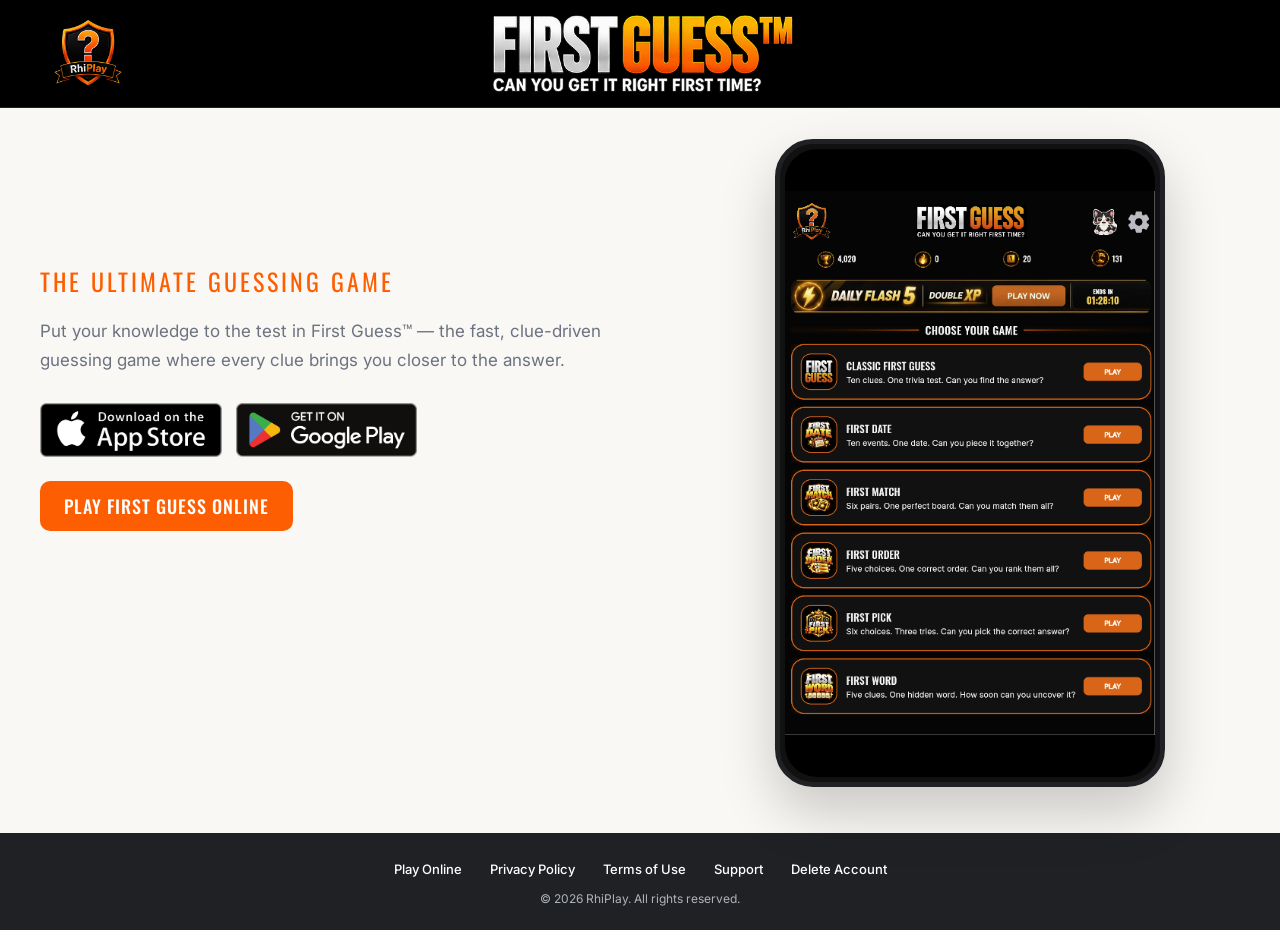
==== index.html @ b269b4c0 "Display First Guess TM logo in website header" ====
<!doctype html>
<html lang="en">
<head>
  <meta charset="utf-8">
  <meta name="viewport" content="width=device-width,initial-scale=1">
  <meta
    name="description"
    content="First Guess by RhiPlay — a fast, clue-driven guessing game."
  >
  <title>First Guess | RhiPlay</title>
  <link rel="stylesheet" href="styles.css">
</head>

<body>

  <header class="site-header">
    <a
      class="rhiplay-logo-link"
      href="https://rhiplaygames.com/"
      aria-label="RhiPlay Games website"
    >
      <img
        class="rhiplay-logo"
        src="RhiPlayLogo_GitHub.png"
        alt="RhiPlay"
      >
    </a>

    <img
      class="header-first-guess"
      src="firstguesstmlogo.png"
      alt="First Guess™ — Can you get it right first time?"
    >
  </header>

  <main id="top">

    <section class="hero">

      <div class="hero-copy">

        <p class="eyebrow">
          THE ULTIMATE GUESSING GAME
        </p>

        <p class="intro">
          Put your knowledge to the test in First Guess™ — the fast,
          clue-driven guessing game where every clue brings you closer
          to the answer.
        </p>

        <div class="store-buttons">
          <img
            src="apple.webp"
            alt="Download on the App Store"
          >

          <img
            src="google.webp"
            alt="Get it on Google Play"
          >
        </div>

        <a
          class="web-play-button"
          href="https://play.rhiplaygames.com/"
          target="_blank"
          rel="noopener noreferrer"
        >
          PLAY FIRST GUESS ONLINE
        </a>

      </div>

      <div class="phone-wrap">

        <div class="phone-shell">

          <div class="phone-notch"></div>

          <div class="phone-screen">

            <img
              class="phone-screenshot"
              src="phonescreen.png"
              alt="First Guess app home screen"
            >

          </div>

        </div>

      </div>

    </section>

  </main>

  <footer class="site-footer">

    <div class="footer-links">
      <a href="https://play.rhiplaygames.com/">Play Online</a>
      <a href="privacy.html">Privacy Policy</a>
      <a href="terms.html">Terms of Use</a>
      <a href="support.html">Support</a>
      <a href="delete-account.html">Delete Account</a>
    </div>

    <p>© 2026 RhiPlay. All rights reserved.</p>

  </footer>

</body>
</html>
---- styles.css ----
@import url('https://fonts.googleapis.com/css2?family=Inter:wght@400;500&family=Oswald:wght@500&display=swap');

:root{
  --orange:#FE5E02;
  --charcoal:#202124;
  --offwhite:#FAF8F4;
  --grey:#6B7280;
}

*{
  box-sizing:border-box;
}

body{
  margin:0;
  background:var(--offwhite);
  color:var(--charcoal);
  font-family:Inter,Arial,sans-serif;
}

.site-header{
  height:108px;
  padding:0 max(4vw,calc((100% - 1200px)/2));
  display:flex;
  align-items:center;
  justify-content:center;
  position:relative;
  background:#000;
  border-bottom:1px solid #202124;
}

.rhiplay-logo-link{
  position:absolute;
  left:max(4vw,calc((100% - 1200px)/2));
  display:flex;
  align-items:center;
  height:100%;
  text-decoration:none;
}

.rhiplay-logo{
  display:block;
  width:74px;
  height:74px;
  object-fit:contain;
}

.header-first-guess{
  display:block;
  width:310px;
  max-width:52vw;
  height:auto;
  object-fit:contain;
}

.hero{
  min-height:650px;
  max-width:1200px;
  margin:auto;
  padding:30px 0 45px;
  display:grid;
  grid-template-columns:1.05fr .95fr;
  gap:65px;
  align-items:start;
}

.hero-copy{
  padding-top:125px;
}

.eyebrow{
  font-family:Oswald,sans-serif;
  font-size:24px;
  letter-spacing:3px;
  color:var(--orange);
  margin:0 0 18px;
}

.first-guess-header{
  display:block;
  width:330px;
  max-width:90%;
  margin-bottom:18px;
}

.hero h1{
  font-family:Oswald,sans-serif;
  text-transform:uppercase;
  font-size:38px;
  line-height:1.05;
  font-weight:500;
  margin:0 0 25px;
  letter-spacing:.4px;
}

.hero h1 em{
  font-style:normal;
  color:var(--orange);
}

.intro{
  max-width:590px;
  font-size:17px;
  line-height:1.7;
  color:var(--grey);
  margin:0;
}

.store-buttons{
  display:flex;
  gap:14px;
  flex-wrap:wrap;
  margin-top:28px;
  align-items:center;
}

.store-buttons img{
  display:block;
  height:54px;
  width:auto;
  max-width:190px;
  object-fit:contain;
}

.web-play-button{
  display:inline-flex;
  align-items:center;
  justify-content:center;
  margin-top:24px;
  min-height:50px;
  padding:0 24px;
  border-radius:10px;
  background:var(--orange);
  color:#fff;
  text-decoration:none;
  font-family:Oswald,sans-serif;
  font-size:18px;
  font-weight:500;
  letter-spacing:1px;
  transition:transform .15s ease,opacity .15s ease;
}

.web-play-button:hover{
  transform:translateY(-1px);
  opacity:.92;
}

.phone-wrap{
  display:flex;
  align-items:center;
  justify-content:center;
  min-height:650px;
  background:none!important;
}

.phone-shell{
  width:390px;
  height:648px;
  background:#111;
  border:5px solid #202124;
  border-radius:38px;
  box-shadow:0 25px 55px rgba(0,0,0,.2);
  overflow:hidden;
  position:relative;
  transform:none;
  padding:5px;
}

.phone-notch{
  display:none;
}

.phone-screen{
  width:100%;
  height:100%;
  border-radius:32px;
  overflow:hidden;
  background:#000;
  display:flex;
  align-items:center;
  justify-content:center;
}

.phone-screenshot{
  display:block;
  width:100%;
  height:100%;
  object-fit:contain;
  object-position:center;
  background:#000;
}

.legal-page{
  max-width:850px;
  margin:0 auto;
  padding:70px 28px 100px;
}

.legal-page h1{
  font-family:Oswald,sans-serif;
  text-transform:uppercase;
  font-size:54px;
  line-height:1.05;
  margin:0 0 12px;
}

.legal-page h2{
  font-family:Oswald,sans-serif;
  font-size:25px;
  font-weight:500;
  margin:38px 0 10px;
}

.legal-page p{
  font-size:16px;
  line-height:1.75;
  color:#4f5662;
}

.legal-page ol{
  font-size:16px;
  line-height:1.75;
  color:#4f5662;
  padding-left:28px;
}

.legal-page ol li{
  margin-bottom:8px;
}

.legal-page .updated,
.legal-page .note{
  color:var(--grey);
}

.legal-page a{
  color:var(--orange);
  font-weight:500;
}

.legal-page strong{
  color:var(--charcoal);
}

.site-footer{
  background:var(--charcoal);
  color:#fff;
  text-align:center;
  padding:28px 20px 24px;
}

.footer-links{
  display:flex;
  justify-content:center;
  gap:28px;
  flex-wrap:wrap;
}

.footer-links a{
  color:#fff;
  text-decoration:none;
  font-size:13px;
  font-weight:500;
}

.footer-links a:hover{
  color:var(--orange);
}

.site-footer p{
  margin:14px 0 0;
  color:#aeb3bb;
  font-size:12px;
}

@media(max-width:900px){

  .hero{
    padding:35px 25px 30px;
    grid-template-columns:1fr;
    text-align:center;
    gap:28px;
    align-items:center;
  }

  .hero-copy{
    padding-top:0;
  }

  .eyebrow{
    font-size:22px;
  }

  .intro{
    margin:auto;
  }

  .store-buttons{
    justify-content:center;
  }

  .web-play-button{
    margin-left:auto;
    margin-right:auto;
  }

  .phone-wrap{
    min-height:0;
    margin-top:0;
  }

  .hero h1{
    font-size:34px;
  }
}

@media(max-width:520px){

  .site-header{
    height:86px;
    padding:0 20px;
  }

  .rhiplay-logo-link{
    left:20px;
  }

  .rhiplay-logo{
    width:58px;
    height:58px;
  }

  .header-first-guess{
    width:220px;
    max-width:58vw;
  }

  .hero{
    padding:28px 20px 20px;
    gap:18px;
  }

  .hero-copy{
    padding-top:0;
  }

  .eyebrow{
    font-size:20px;
    margin-bottom:16px;
  }

  .hero h1{
    font-size:30px;
  }

  .store-buttons{
    gap:10px;
    margin-top:22px;
  }

  .store-buttons img{
    height:46px;
    max-width:155px;
  }

  .web-play-button{
    width:100%;
    max-width:310px;
  }

  .phone-wrap{
    min-height:0;
    margin-top:16px;
  }

  .phone-shell{
    width:330px;
    height:548px;
    transform:none;
  }

  .legal-page{
    padding:45px 20px 70px;
  }

  .legal-page h1{
    font-size:42px;
  }

  .footer-links{
    gap:12px 20px;
  }
}
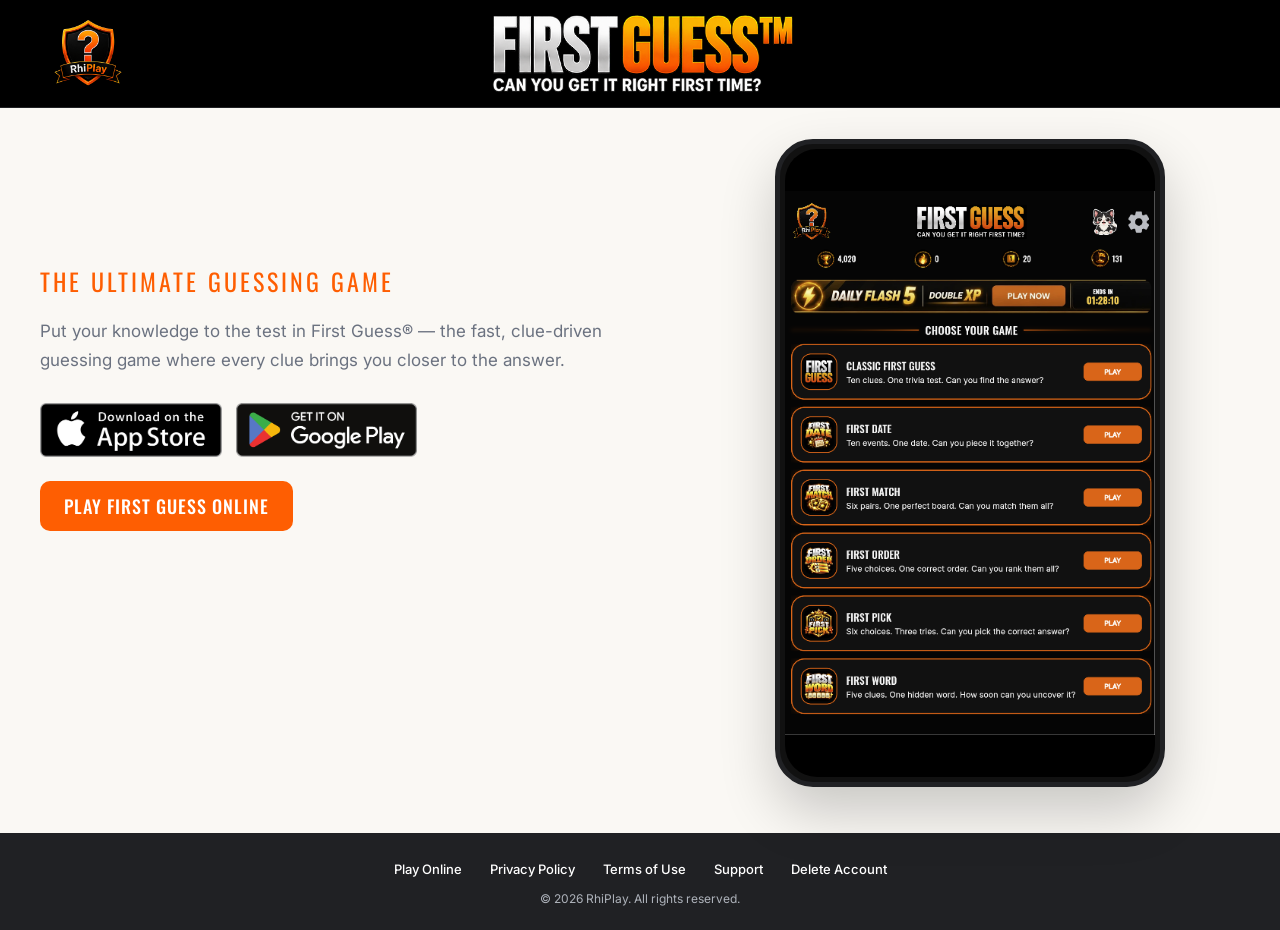
==== commit b80e49d9: "Update First Guess registered trademark and website CTA styling" ====
--- a/index.html
+++ b/index.html
@@ -5,9 +5,9 @@
   <meta name="viewport" content="width=device-width,initial-scale=1">
   <meta
     name="description"
-    content="First Guess by RhiPlay — a fast, clue-driven guessing game."
+    content="First Guess® by RhiPlay — a fast, clue-driven guessing game."
   >
-  <title>First Guess | RhiPlay</title>
+  <title>First Guess® | RhiPlay</title>
   <link rel="stylesheet" href="styles.css">
 </head>
 
@@ -29,7 +29,7 @@
     <img
       class="header-first-guess"
       src="firstguesstmlogo.png"
-      alt="First Guess™ — Can you get it right first time?"
+      alt="First Guess® — Can you get it right first time?"
     >
   </header>
 
@@ -44,7 +44,7 @@
         </p>
 
         <p class="intro">
-          Put your knowledge to the test in First Guess™ — the fast,
+          Put your knowledge to the test in First Guess® — the fast,
           clue-driven guessing game where every clue brings you closer
           to the answer.
         </p>
@@ -83,7 +83,7 @@
             <img
               class="phone-screenshot"
               src="phonescreen.png"
-              alt="First Guess app home screen"
+              alt="First Guess® app home screen"
             >
 
           </div>
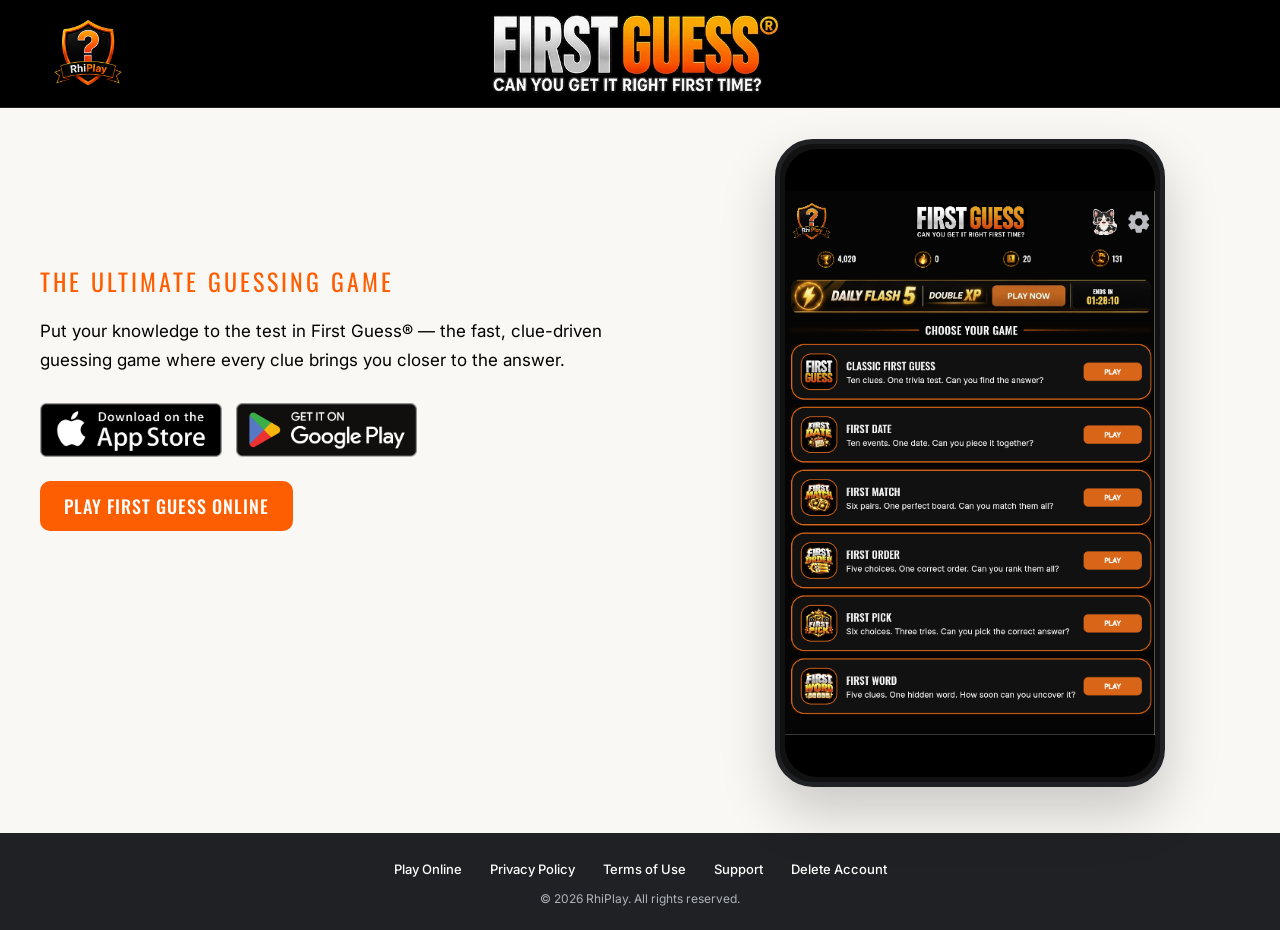
==== commit 4da6d6c4: "Use registered First Guess logo on RhiPlay website" ====
--- a/index.html
+++ b/index.html
@@ -28,7 +28,7 @@
 
     <img
       class="header-first-guess"
-      src="firstguesstmlogo.png"
+      src="firstguessRlogo.webp"
       alt="First Guess® — Can you get it right first time?"
     >
   </header>
--- a/styles.css
+++ b/styles.css
@@ -102,7 +102,7 @@
   max-width:590px;
   font-size:17px;
   line-height:1.7;
-  color:var(--grey);
+  color:#000;
   margin:0;
 }
 
@@ -141,8 +141,7 @@
 }
 
 .web-play-button:hover{
-  transform:translateY(-1px);
-  opacity:.92;
+  /* No hover movement or visual rollover effect. */
 }
 
 .phone-wrap{
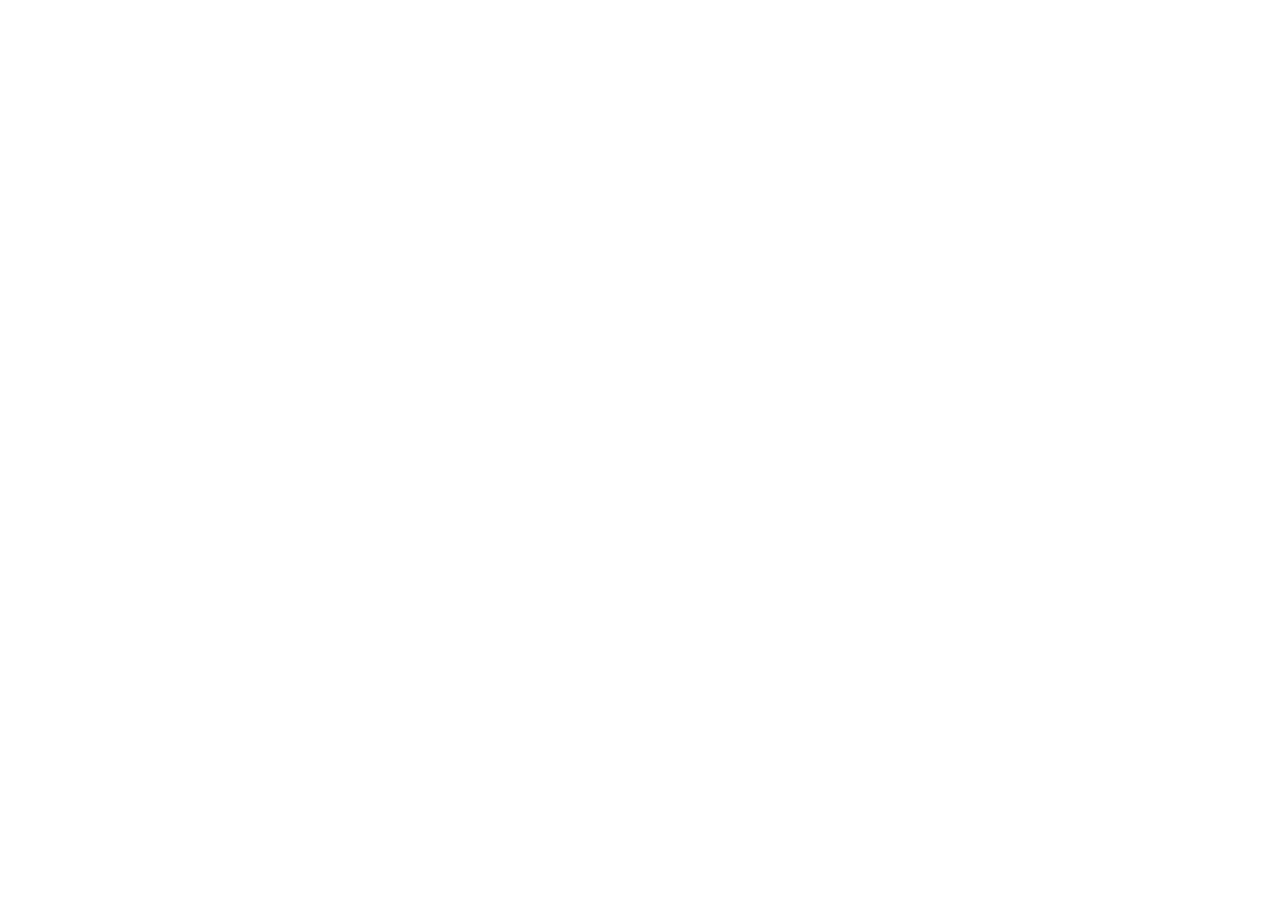
==== commit 171ddf79: "Add First Guess guides and improve AdSense content" ====
--- a/index.html
+++ b/index.html
@@ -1,114 +1,47 @@
-<!doctype html>
-<html lang="en">
+<!DOCTYPE html>
+<html>
 <head>
-  <meta charset="utf-8">
-  <meta name="viewport" content="width=device-width,initial-scale=1">
-  <meta
-    name="description"
-    content="First Guess® by RhiPlay — a fast, clue-driven guessing game."
-  >
-  <title>First Guess® | RhiPlay</title>
-  <link rel="stylesheet" href="styles.css">
+  <!--
+    If you are serving your web app in a path other than the root, change the
+    href value below to reflect the base path you are serving from.
+
+    The path provided below has to start and end with a slash "/" in order for
+    it to work correctly.
+
+    For more details:
+    * https://developer.mozilla.org/en-US/docs/Web/HTML/Element/base
+
+    This is a placeholder for base href that will be replaced by the value of
+    the `--base-href` argument provided to `flutter build`.
+  -->
+  <base href="/first-guess/">
+
+  <meta charset="UTF-8">
+  <meta content="IE=Edge" http-equiv="X-UA-Compatible">
+  <meta name="description" content="A new Flutter project.">
+
+  <!-- iOS meta tags & icons -->
+  <meta name="mobile-web-app-capable" content="yes">
+  <meta name="apple-mobile-web-app-status-bar-style" content="black">
+  <meta name="apple-mobile-web-app-title" content="first_guess">
+  <link rel="apple-touch-icon" href="icons/Icon-192.png">
+
+  <!-- Favicon -->
+  <link rel="icon" type="image/png" href="favicon.png"/>
+
+  <title>first_guess</title>
+  <link rel="manifest" href="manifest.json">
+  <link rel="stylesheet" href="adsense-content.css">
 </head>
+<body>
+  <!--
+    You can customize the "flutter_bootstrap.js" script.
+    This is useful to provide a custom configuration to the Flutter loader
+    or to give the user feedback during the initialization process.
 
-<body>
-
-  <header class="site-header">
-    <a
-      class="rhiplay-logo-link"
-      href="https://rhiplaygames.com/"
-      aria-label="RhiPlay Games website"
-    >
-      <img
-        class="rhiplay-logo"
-        src="RhiPlayLogo_GitHub.png"
-        alt="RhiPlay"
-      >
-    </a>
-
-    <img
-      class="header-first-guess"
-      src="firstguessRlogo.webp"
-      alt="First Guess® — Can you get it right first time?"
-    >
-  </header>
-
-  <main id="top">
-
-    <section class="hero">
-
-      <div class="hero-copy">
-
-        <p class="eyebrow">
-          THE ULTIMATE GUESSING GAME
-        </p>
-
-        <p class="intro">
-          Put your knowledge to the test in First Guess® — the fast,
-          clue-driven guessing game where every clue brings you closer
-          to the answer.
-        </p>
-
-        <div class="store-buttons">
-          <img
-            src="apple.webp"
-            alt="Download on the App Store"
-          >
-
-          <img
-            src="google.webp"
-            alt="Get it on Google Play"
-          >
-        </div>
-
-        <a
-          class="web-play-button"
-          href="https://play.rhiplaygames.com/"
-          target="_blank"
-          rel="noopener noreferrer"
-        >
-          PLAY FIRST GUESS ONLINE
-        </a>
-
-      </div>
-
-      <div class="phone-wrap">
-
-        <div class="phone-shell">
-
-          <div class="phone-notch"></div>
-
-          <div class="phone-screen">
-
-            <img
-              class="phone-screenshot"
-              src="phonescreen.png"
-              alt="First Guess® app home screen"
-            >
-
-          </div>
-
-        </div>
-
-      </div>
-
-    </section>
-
-  </main>
-
-  <footer class="site-footer">
-
-    <div class="footer-links">
-      <a href="https://play.rhiplaygames.com/">Play Online</a>
-      <a href="privacy.html">Privacy Policy</a>
-      <a href="terms.html">Terms of Use</a>
-      <a href="support.html">Support</a>
-      <a href="delete-account.html">Delete Account</a>
-    </div>
-
-    <p>© 2026 RhiPlay. All rights reserved.</p>
-
-  </footer>
-
+    For more details:
+    * https://docs.flutter.dev/platform-integration/web/initialization
+  -->
+  <script src="flutter_bootstrap.js" async></script>
 </body>
 </html>
--- a/adsense-content.css
+++ b/adsense-content.css
@@ -0,0 +1,7 @@
+/* New editorial content only; existing hero and mobile layout preserved. */
+.content-section,.content-page{max-width:1120px;margin:0 auto;padding:58px 32px;color:#202124;line-height:1.75}
+.content-section.alternate{max-width:none;background:#fff;padding-left:max(32px,calc((100% - 1056px)/2));padding-right:max(32px,calc((100% - 1056px)/2))}
+.content-section h2,.content-page h1,.content-page h2{font-family:Oswald,Arial,sans-serif;font-weight:500;line-height:1.15;color:#202124}
+.content-section h2{font-size:34px;margin:0 0 20px}.content-page{max-width:900px;min-height:65vh}.content-page h1{font-size:48px;margin:0 0 22px}.content-page h2{font-size:28px;margin:38px 0 12px}.content-page p,.content-section p,.content-page li,.content-section li{font-size:16px;line-height:1.8}
+.content-section a,.content-page a{color:#b64200;text-underline-offset:3px}.content-links{display:flex;flex-wrap:wrap;gap:14px;margin-top:22px}.content-links a,.content-cta a{display:inline-block;border:1px solid #FE5E02;padding:10px 18px;border-radius:8px;text-decoration:none;font-weight:600}.mode-grid{display:grid;grid-template-columns:repeat(2,minmax(0,1fr));gap:18px}.mode-grid article{background:#faf8f4;padding:18px 22px;border:1px solid #e8e0d8;border-radius:12px}.mode-grid article h3{font-family:Oswald,Arial,sans-serif;font-size:23px;margin:0 0 6px}.mode-grid article p{margin:0}.steps{padding-left:24px}.steps li{margin-bottom:9px}
+@media(max-width:650px){.content-section,.content-page{padding:34px 20px}.content-section.alternate{padding:34px 20px}.mode-grid{grid-template-columns:1fr}.content-page h1{font-size:36px}.content-section h2{font-size:29px}}
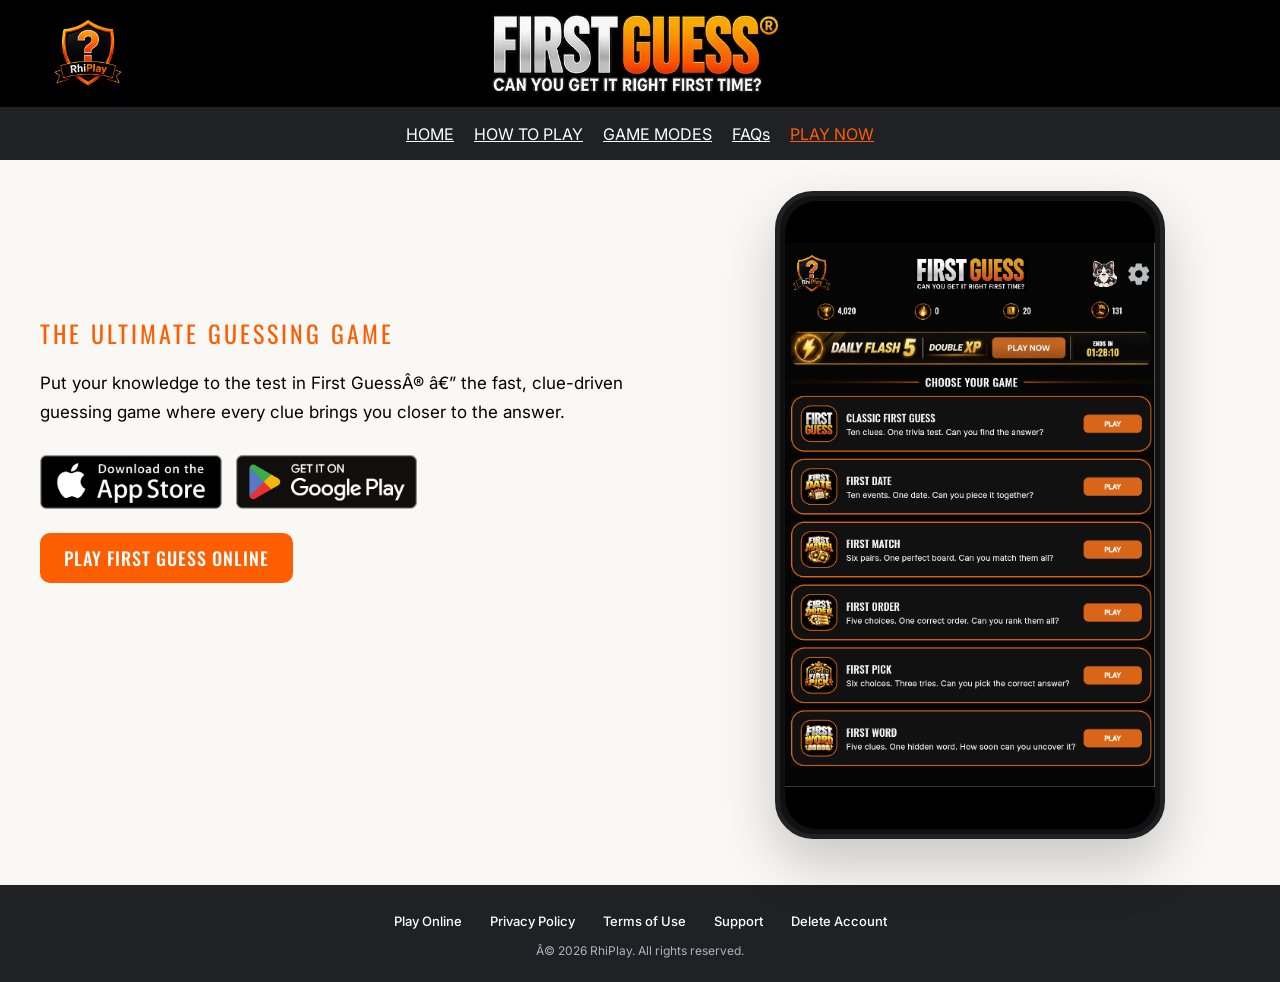
==== commit bc03d3d8: "Restore RhiPlay homepage and add navigation menu" ====
--- a/index.html
+++ b/index.html
@@ -1,47 +1,127 @@
-<!DOCTYPE html>
-<html>
+<!doctype html>
+<html lang="en">
 <head>
-  <!--
-    If you are serving your web app in a path other than the root, change the
-    href value below to reflect the base path you are serving from.
-
-    The path provided below has to start and end with a slash "/" in order for
-    it to work correctly.
-
-    For more details:
-    * https://developer.mozilla.org/en-US/docs/Web/HTML/Element/base
-
-    This is a placeholder for base href that will be replaced by the value of
-    the `--base-href` argument provided to `flutter build`.
-  -->
-  <base href="/first-guess/">
-
-  <meta charset="UTF-8">
-  <meta content="IE=Edge" http-equiv="X-UA-Compatible">
-  <meta name="description" content="A new Flutter project.">
-
-  <!-- iOS meta tags & icons -->
-  <meta name="mobile-web-app-capable" content="yes">
-  <meta name="apple-mobile-web-app-status-bar-style" content="black">
-  <meta name="apple-mobile-web-app-title" content="first_guess">
-  <link rel="apple-touch-icon" href="icons/Icon-192.png">
-
-  <!-- Favicon -->
-  <link rel="icon" type="image/png" href="favicon.png"/>
-
-  <title>first_guess</title>
-  <link rel="manifest" href="manifest.json">
+  <meta charset="utf-8">
+  <meta name="viewport" content="width=device-width,initial-scale=1">
+  <meta
+    name="description"
+    content="First GuessÂ® by RhiPlay â€” a fast, clue-driven guessing game."
+  >
+  <title>First GuessÂ® | RhiPlay</title>
+  <link rel="stylesheet" href="styles.css">
   <link rel="stylesheet" href="adsense-content.css">
 </head>
+
 <body>
-  <!--
-    You can customize the "flutter_bootstrap.js" script.
-    This is useful to provide a custom configuration to the Flutter loader
-    or to give the user feedback during the initialization process.
 
-    For more details:
-    * https://docs.flutter.dev/platform-integration/web/initialization
-  -->
-  <script src="flutter_bootstrap.js" async></script>
+  <header class="site-header">
+    <a
+      class="rhiplay-logo-link"
+      href="https://rhiplaygames.com/"
+      aria-label="RhiPlay Games website"
+    >
+      <img
+        class="rhiplay-logo"
+        src="RhiPlayLogo_GitHub.png"
+        alt="RhiPlay"
+      >
+    </a>
+
+    <img
+      class="header-first-guess"
+      src="firstguessRlogo.webp"
+      alt="First GuessÂ® â€” Can you get it right first time?"
+    >
+  </header>
+
+  <nav aria-label="Main navigation" style="background:#202124;text-align:center;padding:16px 12px;display:flex;justify-content:center;flex-wrap:wrap;gap:20px">
+  <a href="/" style="color:white">HOME</a>
+  <a href="/how-to-play.html" style="color:white">HOW TO PLAY</a>
+  <a href="/game-modes.html" style="color:white">GAME MODES</a>
+  <a href="/faq.html" style="color:white">FAQs</a>
+  <a href="https://play.rhiplaygames.com/" style="color:#FE5E02">PLAY NOW</a>
+</nav>
+<main id="top">
+
+    <section class="hero">
+
+      <div class="hero-copy">
+
+        <p class="eyebrow">
+          THE ULTIMATE GUESSING GAME
+        </p>
+
+        <p class="intro">
+          Put your knowledge to the test in First GuessÂ® â€” the fast,
+          clue-driven guessing game where every clue brings you closer
+          to the answer.
+        </p>
+
+        <div class="store-buttons">
+          <img
+            src="apple.webp"
+            alt="Download on the App Store"
+          >
+
+          <a
+            href="https://play.google.com/store/apps/details?id=com.rhiplaygames.firstguess"
+            aria-label="Get First Guess on Google Play"
+          >
+            <img
+              src="google.webp"
+              alt="Get it on Google Play"
+            >
+          </a>
+        </div>
+
+        <a
+          class="web-play-button"
+          href="https://play.rhiplaygames.com/"
+          target="_blank"
+          rel="noopener noreferrer"
+        >
+          PLAY FIRST GUESS ONLINE
+        </a>
+
+      </div>
+
+      <div class="phone-wrap">
+
+        <div class="phone-shell">
+
+          <div class="phone-notch"></div>
+
+          <div class="phone-screen">
+
+            <img
+              class="phone-screenshot"
+              src="phonescreen.png"
+              alt="First GuessÂ® app home screen"
+            >
+
+          </div>
+
+        </div>
+
+      </div>
+
+    </section>
+
+  </main>
+
+  <footer class="site-footer">
+
+    <div class="footer-links">
+      <a href="https://play.rhiplaygames.com/">Play Online</a>
+      <a href="privacy.html">Privacy Policy</a>
+      <a href="terms.html">Terms of Use</a>
+      <a href="support.html">Support</a>
+      <a href="delete-account.html">Delete Account</a>
+    </div>
+
+    <p>Â© 2026 RhiPlay. All rights reserved.</p>
+
+  </footer>
+
 </body>
 </html>
--- a/styles.css
+++ b/styles.css
@@ -0,0 +1,392 @@
+@import url('https://fonts.googleapis.com/css2?family=Inter:wght@400;500&family=Oswald:wght@500&display=swap');
+
+:root{
+  --orange:#FE5E02;
+  --charcoal:#202124;
+  --offwhite:#FAF8F4;
+  --grey:#6B7280;
+}
+
+*{
+  box-sizing:border-box;
+}
+
+body{
+  margin:0;
+  background:var(--offwhite);
+  color:var(--charcoal);
+  font-family:Inter,Arial,sans-serif;
+}
+
+.site-header{
+  height:108px;
+  padding:0 max(4vw,calc((100% - 1200px)/2));
+  display:flex;
+  align-items:center;
+  justify-content:center;
+  position:relative;
+  background:#000;
+  border-bottom:1px solid #202124;
+}
+
+.rhiplay-logo-link{
+  position:absolute;
+  left:max(4vw,calc((100% - 1200px)/2));
+  display:flex;
+  align-items:center;
+  height:100%;
+  text-decoration:none;
+}
+
+.rhiplay-logo{
+  display:block;
+  width:74px;
+  height:74px;
+  object-fit:contain;
+}
+
+.header-first-guess{
+  display:block;
+  width:310px;
+  max-width:52vw;
+  height:auto;
+  object-fit:contain;
+}
+
+.hero{
+  min-height:650px;
+  max-width:1200px;
+  margin:auto;
+  padding:30px 0 45px;
+  display:grid;
+  grid-template-columns:1.05fr .95fr;
+  gap:65px;
+  align-items:start;
+}
+
+.hero-copy{
+  padding-top:125px;
+}
+
+.eyebrow{
+  font-family:Oswald,sans-serif;
+  font-size:24px;
+  letter-spacing:3px;
+  color:var(--orange);
+  margin:0 0 18px;
+}
+
+.first-guess-header{
+  display:block;
+  width:330px;
+  max-width:90%;
+  margin-bottom:18px;
+}
+
+.hero h1{
+  font-family:Oswald,sans-serif;
+  text-transform:uppercase;
+  font-size:38px;
+  line-height:1.05;
+  font-weight:500;
+  margin:0 0 25px;
+  letter-spacing:.4px;
+}
+
+.hero h1 em{
+  font-style:normal;
+  color:var(--orange);
+}
+
+.intro{
+  max-width:590px;
+  font-size:17px;
+  line-height:1.7;
+  color:#000;
+  margin:0;
+}
+
+.store-buttons{
+  display:flex;
+  gap:14px;
+  flex-wrap:wrap;
+  margin-top:28px;
+  align-items:center;
+}
+
+.store-buttons img{
+  display:block;
+  height:54px;
+  width:auto;
+  max-width:190px;
+  object-fit:contain;
+}
+
+.web-play-button{
+  display:inline-flex;
+  align-items:center;
+  justify-content:center;
+  margin-top:24px;
+  min-height:50px;
+  padding:0 24px;
+  border-radius:10px;
+  background:var(--orange);
+  color:#fff;
+  text-decoration:none;
+  font-family:Oswald,sans-serif;
+  font-size:18px;
+  font-weight:500;
+  letter-spacing:1px;
+  transition:transform .15s ease,opacity .15s ease;
+}
+
+.web-play-button:hover{
+  /* No hover movement or visual rollover effect. */
+}
+
+.phone-wrap{
+  display:flex;
+  align-items:center;
+  justify-content:center;
+  min-height:650px;
+  background:none!important;
+}
+
+.phone-shell{
+  width:390px;
+  height:648px;
+  background:#111;
+  border:5px solid #202124;
+  border-radius:38px;
+  box-shadow:0 25px 55px rgba(0,0,0,.2);
+  overflow:hidden;
+  position:relative;
+  transform:none;
+  padding:5px;
+}
+
+.phone-notch{
+  display:none;
+}
+
+.phone-screen{
+  width:100%;
+  height:100%;
+  border-radius:32px;
+  overflow:hidden;
+  background:#000;
+  display:flex;
+  align-items:center;
+  justify-content:center;
+}
+
+.phone-screenshot{
+  display:block;
+  width:100%;
+  height:100%;
+  object-fit:contain;
+  object-position:center;
+  background:#000;
+}
+
+.legal-page{
+  max-width:850px;
+  margin:0 auto;
+  padding:70px 28px 100px;
+}
+
+.legal-page h1{
+  font-family:Oswald,sans-serif;
+  text-transform:uppercase;
+  font-size:54px;
+  line-height:1.05;
+  margin:0 0 12px;
+}
+
+.legal-page h2{
+  font-family:Oswald,sans-serif;
+  font-size:25px;
+  font-weight:500;
+  margin:38px 0 10px;
+}
+
+.legal-page p{
+  font-size:16px;
+  line-height:1.75;
+  color:#4f5662;
+}
+
+.legal-page ol{
+  font-size:16px;
+  line-height:1.75;
+  color:#4f5662;
+  padding-left:28px;
+}
+
+.legal-page ol li{
+  margin-bottom:8px;
+}
+
+.legal-page .updated,
+.legal-page .note{
+  color:var(--grey);
+}
+
+.legal-page a{
+  color:var(--orange);
+  font-weight:500;
+}
+
+.legal-page strong{
+  color:var(--charcoal);
+}
+
+.site-footer{
+  background:var(--charcoal);
+  color:#fff;
+  text-align:center;
+  padding:28px 20px 24px;
+}
+
+.footer-links{
+  display:flex;
+  justify-content:center;
+  gap:28px;
+  flex-wrap:wrap;
+}
+
+.footer-links a{
+  color:#fff;
+  text-decoration:none;
+  font-size:13px;
+  font-weight:500;
+}
+
+.footer-links a:hover{
+  color:var(--orange);
+}
+
+.site-footer p{
+  margin:14px 0 0;
+  color:#aeb3bb;
+  font-size:12px;
+}
+
+@media(max-width:900px){
+
+  .hero{
+    padding:35px 25px 30px;
+    grid-template-columns:1fr;
+    text-align:center;
+    gap:28px;
+    align-items:center;
+  }
+
+  .hero-copy{
+    padding-top:0;
+  }
+
+  .eyebrow{
+    font-size:22px;
+  }
+
+  .intro{
+    margin:auto;
+  }
+
+  .store-buttons{
+    justify-content:center;
+  }
+
+  .web-play-button{
+    margin-left:auto;
+    margin-right:auto;
+  }
+
+  .phone-wrap{
+    min-height:0;
+    margin-top:0;
+  }
+
+  .hero h1{
+    font-size:34px;
+  }
+}
+
+@media(max-width:520px){
+
+  .site-header{
+    height:86px;
+    padding:0 20px;
+  }
+
+  .rhiplay-logo-link{
+    left:20px;
+  }
+
+  .rhiplay-logo{
+    width:58px;
+    height:58px;
+  }
+
+  .header-first-guess{
+    width:220px;
+    max-width:58vw;
+  }
+
+  .hero{
+    padding:28px 20px 20px;
+    gap:18px;
+  }
+
+  .hero-copy{
+    padding-top:0;
+  }
+
+  .eyebrow{
+    font-size:20px;
+    margin-bottom:16px;
+  }
+
+  .hero h1{
+    font-size:30px;
+  }
+
+  .store-buttons{
+    gap:10px;
+    margin-top:22px;
+  }
+
+  .store-buttons img{
+    height:46px;
+    max-width:155px;
+  }
+
+  .web-play-button{
+    width:100%;
+    max-width:310px;
+  }
+
+  .phone-wrap{
+    min-height:0;
+    margin-top:16px;
+  }
+
+  .phone-shell{
+    width:330px;
+    height:548px;
+    transform:none;
+  }
+
+  .legal-page{
+    padding:45px 20px 70px;
+  }
+
+  .legal-page h1{
+    font-size:42px;
+  }
+
+  .footer-links{
+    gap:12px 20px;
+  }
+}
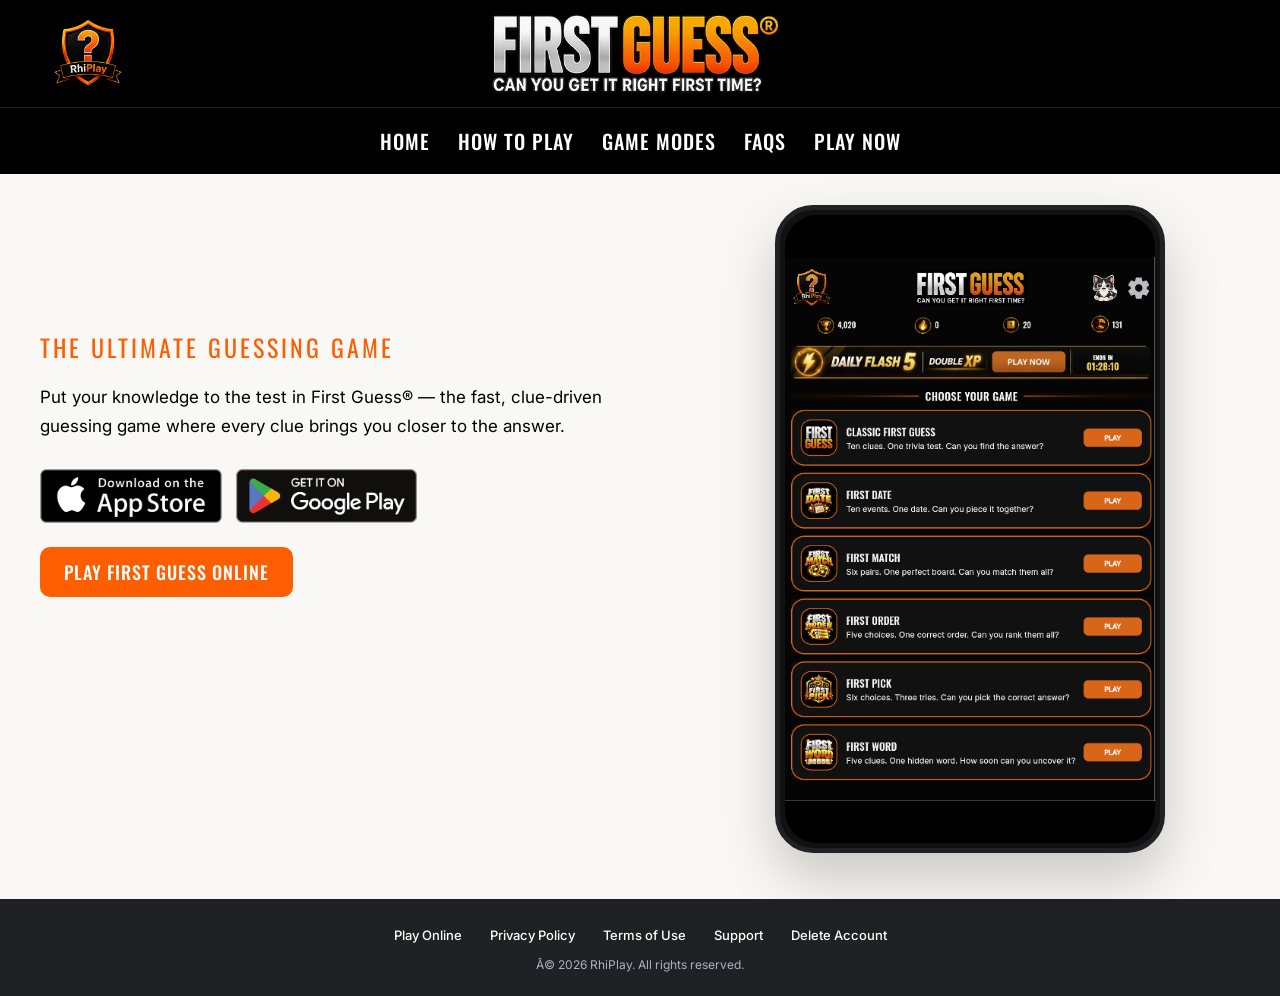
==== commit 1706ca23: "Apply RhiPlay branding and consistent website navigation" ====
--- a/index.html
+++ b/index.html
@@ -33,14 +33,15 @@
       alt="First GuessÂ® â€” Can you get it right first time?"
     >
   </header>
+<nav class="rhiplay-main-nav" aria-label="Main navigation">
+  <a href="index.html">HOME</a>
+  <a href="how-to-play.html">HOW TO PLAY</a>
+  <a href="game-modes.html">GAME MODES</a>
+  <a href="faq.html">FAQs</a>
+  <a href="https://play.rhiplaygames.com/">PLAY NOW</a>
+</nav>
 
-  <nav aria-label="Main navigation" style="background:#202124;text-align:center;padding:16px 12px;display:flex;justify-content:center;flex-wrap:wrap;gap:20px">
-  <a href="/" style="color:white">HOME</a>
-  <a href="/how-to-play.html" style="color:white">HOW TO PLAY</a>
-  <a href="/game-modes.html" style="color:white">GAME MODES</a>
-  <a href="/faq.html" style="color:white">FAQs</a>
-  <a href="https://play.rhiplaygames.com/" style="color:#FE5E02">PLAY NOW</a>
-</nav>
+
 <main id="top">
 
     <section class="hero">
@@ -51,11 +52,7 @@
           THE ULTIMATE GUESSING GAME
         </p>
 
-        <p class="intro">
-          Put your knowledge to the test in First GuessÂ® â€” the fast,
-          clue-driven guessing game where every clue brings you closer
-          to the answer.
-        </p>
+        <p class="intro">Put your knowledge to the test in First Guess&reg; &mdash; the fast, clue-driven guessing game where every clue brings you closer to the answer.</p>
 
         <div class="store-buttons">
           <img
--- a/adsense-content.css
+++ b/adsense-content.css
@@ -5,3 +5,58 @@
 .content-section h2{font-size:34px;margin:0 0 20px}.content-page{max-width:900px;min-height:65vh}.content-page h1{font-size:48px;margin:0 0 22px}.content-page h2{font-size:28px;margin:38px 0 12px}.content-page p,.content-section p,.content-page li,.content-section li{font-size:16px;line-height:1.8}
 .content-section a,.content-page a{color:#b64200;text-underline-offset:3px}.content-links{display:flex;flex-wrap:wrap;gap:14px;margin-top:22px}.content-links a,.content-cta a{display:inline-block;border:1px solid #FE5E02;padding:10px 18px;border-radius:8px;text-decoration:none;font-weight:600}.mode-grid{display:grid;grid-template-columns:repeat(2,minmax(0,1fr));gap:18px}.mode-grid article{background:#faf8f4;padding:18px 22px;border:1px solid #e8e0d8;border-radius:12px}.mode-grid article h3{font-family:Oswald,Arial,sans-serif;font-size:23px;margin:0 0 6px}.mode-grid article p{margin:0}.steps{padding-left:24px}.steps li{margin-bottom:9px}
 @media(max-width:650px){.content-section,.content-page{padding:34px 20px}.content-section.alternate{padding:34px 20px}.mode-grid{grid-template-columns:1fr}.content-page h1{font-size:36px}.content-section h2{font-size:29px}}
+
+/* RhiPlay website navigation */
+.rhiplay-main-nav {
+    background: #000000;
+    display: flex;
+    justify-content: center;
+    align-items: center;
+    flex-wrap: wrap;
+    gap: 12px 28px;
+    padding: 18px 20px;
+}
+
+.rhiplay-main-nav a {
+    font-family: Oswald, Arial, sans-serif;
+    font-size: 20px;
+    font-weight: 500;
+    letter-spacing: 1px;
+    text-transform: uppercase;
+    text-decoration: none;
+    color: #FFFFFF;
+}
+
+.rhiplay-main-nav a:hover {
+    color: #FE5E02;
+}
+
+/* RhiPlay CTA buttons */
+.content-cta a,
+.content-links a {
+    display: inline-flex;
+    align-items: center;
+    justify-content: center;
+    background: #FE5E02;
+    color: #FFFFFF !important;
+    border: 0;
+    border-radius: 10px;
+    padding: 14px 26px;
+    font-family: Oswald, Arial, sans-serif;
+    font-size: 20px;
+    font-weight: 500;
+    letter-spacing: 1px;
+    text-decoration: none;
+    text-transform: uppercase;
+}
+
+@media (max-width: 600px) {
+    .rhiplay-main-nav {
+        gap: 10px 16px;
+        padding: 14px 12px;
+    }
+
+    .rhiplay-main-nav a {
+        font-size: 16px;
+    }
+}
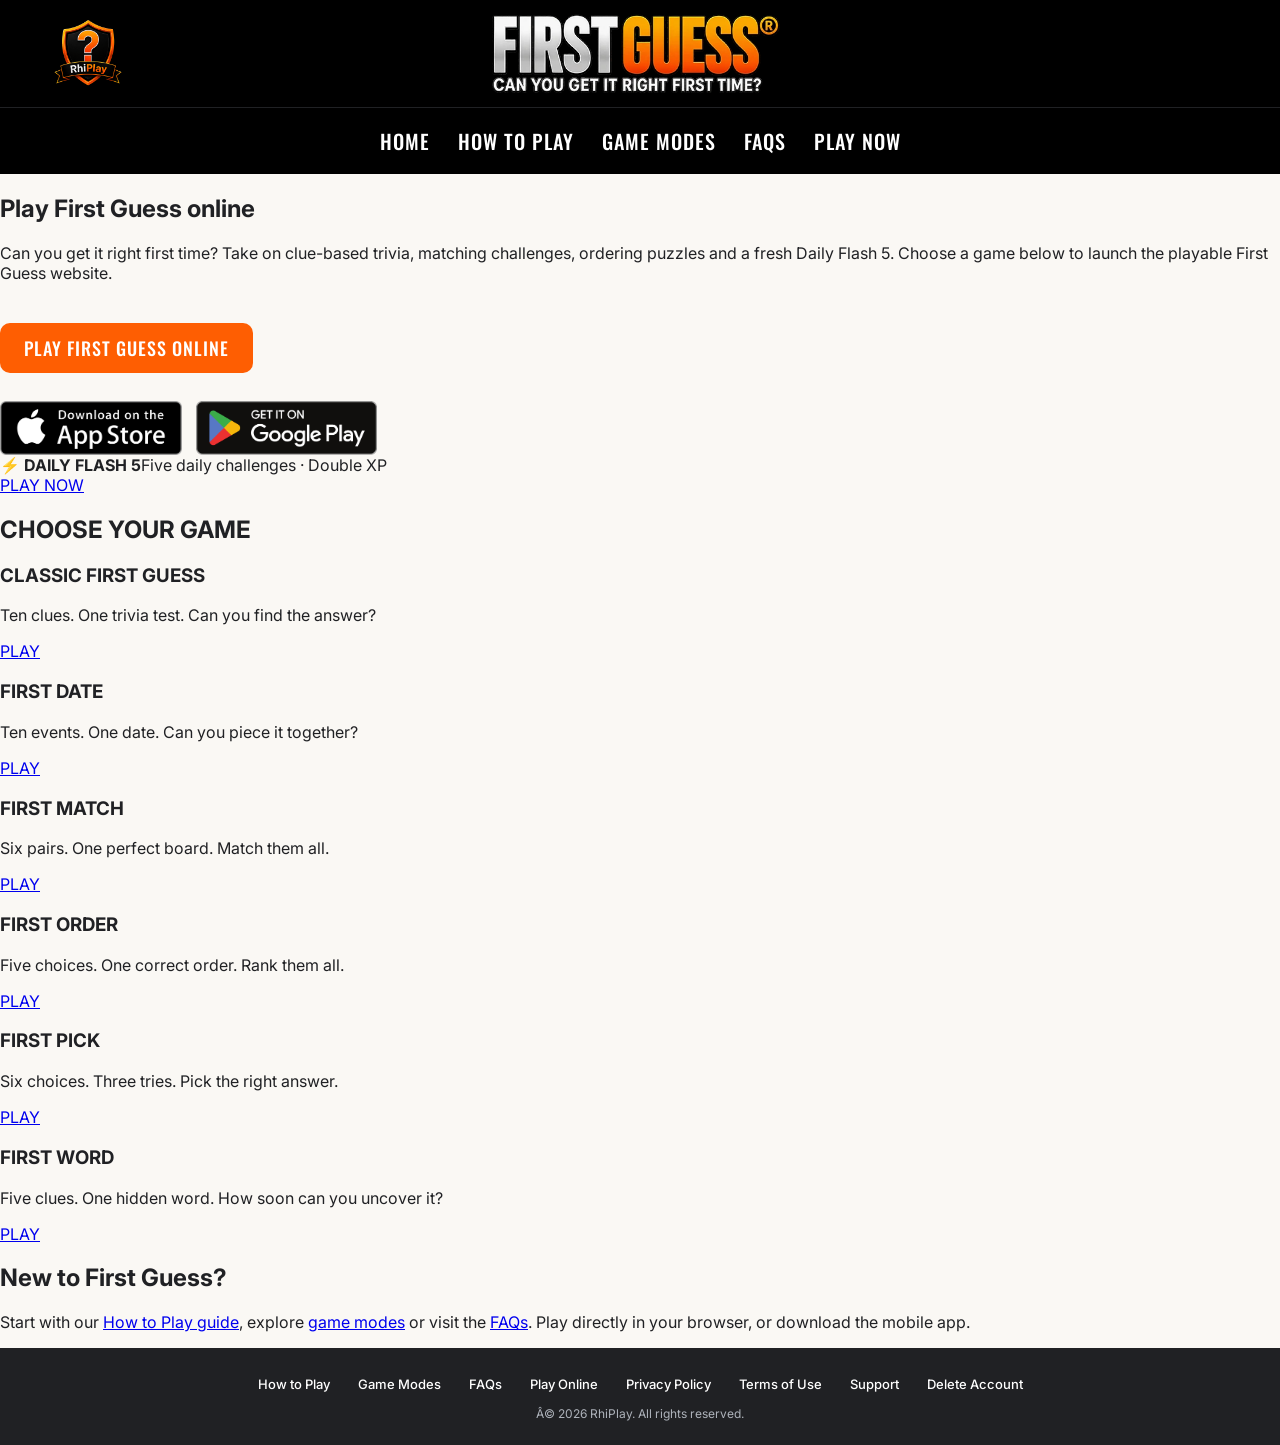
==== commit b4aa5b4a: "Preview responsive game-first homepage and download options" ====
--- a/index.html
+++ b/index.html
@@ -3,10 +3,7 @@
 <head>
   <meta charset="utf-8">
   <meta name="viewport" content="width=device-width,initial-scale=1">
-  <meta
-    name="description"
-    content="First GuessÂ® by RhiPlay â€” a fast, clue-driven guessing game."
-  >
+  <meta name="description" content="Play First Guess online. Try six clue-based trivia and puzzle modes or Daily Flash 5, and find the official iOS and Android app downloads.">
   <title>First GuessÂ® | RhiPlay</title>
   <link rel="stylesheet" href="styles.css">
   <link rel="stylesheet" href="adsense-content.css">
@@ -42,73 +39,45 @@
 </nav>
 
 
-<main id="top">
-
-    <section class="hero">
-
-      <div class="hero-copy">
-
-        <p class="eyebrow">
-          THE ULTIMATE GUESSING GAME
-        </p>
-
-        <p class="intro">Put your knowledge to the test in First Guess&reg; &mdash; the fast, clue-driven guessing game where every clue brings you closer to the answer.</p>
-
-        <div class="store-buttons">
-          <img
-            src="apple.webp"
-            alt="Download on the App Store"
-          >
-
-          <a
-            href="https://play.google.com/store/apps/details?id=com.rhiplaygames.firstguess"
-            aria-label="Get First Guess on Google Play"
-          >
-            <img
-              src="google.webp"
-              alt="Get it on Google Play"
-            >
-          </a>
-        </div>
-
-        <a
-          class="web-play-button"
-          href="https://play.rhiplaygames.com/"
-          target="_blank"
-          rel="noopener noreferrer"
-        >
-          PLAY FIRST GUESS ONLINE
-        </a>
-
+<main id="top" class="game-portal">
+  <section class="portal-intro" aria-labelledby="portal-title">
+    <h1 id="portal-title">Play First Guess online</h1>
+    <p>Can you get it right first time? Take on clue-based trivia, matching challenges, ordering puzzles and a fresh Daily Flash 5. Choose a game below to launch the playable First Guess website.</p>
+    <div class="portal-actions">
+      <a class="web-play-button" href="https://play.rhiplaygames.com/">PLAY FIRST GUESS ONLINE</a>
+      <div class="store-buttons" aria-label="Download First Guess">
+        <img src="apple.webp" alt="First Guess on the App Store">
+        <a href="https://play.google.com/store/apps/details?id=com.rhiplaygames.firstguess" aria-label="Get First Guess on Google Play"><img src="google.webp" alt="Get it on Google Play"></a>
       </div>
-
-      <div class="phone-wrap">
-
-        <div class="phone-shell">
-
-          <div class="phone-notch"></div>
-
-          <div class="phone-screen">
-
-            <img
-              class="phone-screenshot"
-              src="phonescreen.png"
-              alt="First GuessÂ® app home screen"
-            >
-
-          </div>
-
-        </div>
-
-      </div>
-
-    </section>
-
-  </main>
+    </div>
+  </section>
+  <section class="portal-daily" aria-label="Daily Flash 5">
+    <div><strong>⚡ DAILY FLASH 5</strong><span>Five daily challenges · Double XP</span></div>
+    <a href="https://play.rhiplaygames.com/" aria-label="Play Daily Flash 5 on First Guess">PLAY NOW</a>
+  </section>
+  <section class="portal-games" aria-labelledby="portal-games-title">
+    <h2 id="portal-games-title">CHOOSE YOUR GAME</h2>
+    <div class="portal-grid">
+      <article><div><h3>CLASSIC FIRST GUESS</h3><p>Ten clues. One trivia test. Can you find the answer?</p></div><a href="https://play.rhiplaygames.com/" aria-label="Launch Classic First Guess">PLAY</a></article>
+      <article><div><h3>FIRST DATE</h3><p>Ten events. One date. Can you piece it together?</p></div><a href="https://play.rhiplaygames.com/" aria-label="Launch First Date">PLAY</a></article>
+      <article><div><h3>FIRST MATCH</h3><p>Six pairs. One perfect board. Match them all.</p></div><a href="https://play.rhiplaygames.com/" aria-label="Launch First Match">PLAY</a></article>
+      <article><div><h3>FIRST ORDER</h3><p>Five choices. One correct order. Rank them all.</p></div><a href="https://play.rhiplaygames.com/" aria-label="Launch First Order">PLAY</a></article>
+      <article><div><h3>FIRST PICK</h3><p>Six choices. Three tries. Pick the right answer.</p></div><a href="https://play.rhiplaygames.com/" aria-label="Launch First Pick">PLAY</a></article>
+      <article><div><h3>FIRST WORD</h3><p>Five clues. One hidden word. How soon can you uncover it?</p></div><a href="https://play.rhiplaygames.com/" aria-label="Launch First Word">PLAY</a></article>
+    </div>
+  </section>
+  <section class="portal-help" aria-label="Game information">
+    <h2>New to First Guess?</h2>
+    <p>Start with our <a href="how-to-play.html">How to Play guide</a>, explore <a href="game-modes.html">game modes</a> or visit the <a href="faq.html">FAQs</a>. Play directly in your browser, or download the mobile app.</p>
+  </section>
+</main>
 
   <footer class="site-footer">
 
     <div class="footer-links">
+      <a href="how-to-play.html">How to Play</a>
+      <a href="game-modes.html">Game Modes</a>
+      <a href="faq.html">FAQs</a>
       <a href="https://play.rhiplaygames.com/">Play Online</a>
       <a href="privacy.html">Privacy Policy</a>
       <a href="terms.html">Terms of Use</a>
